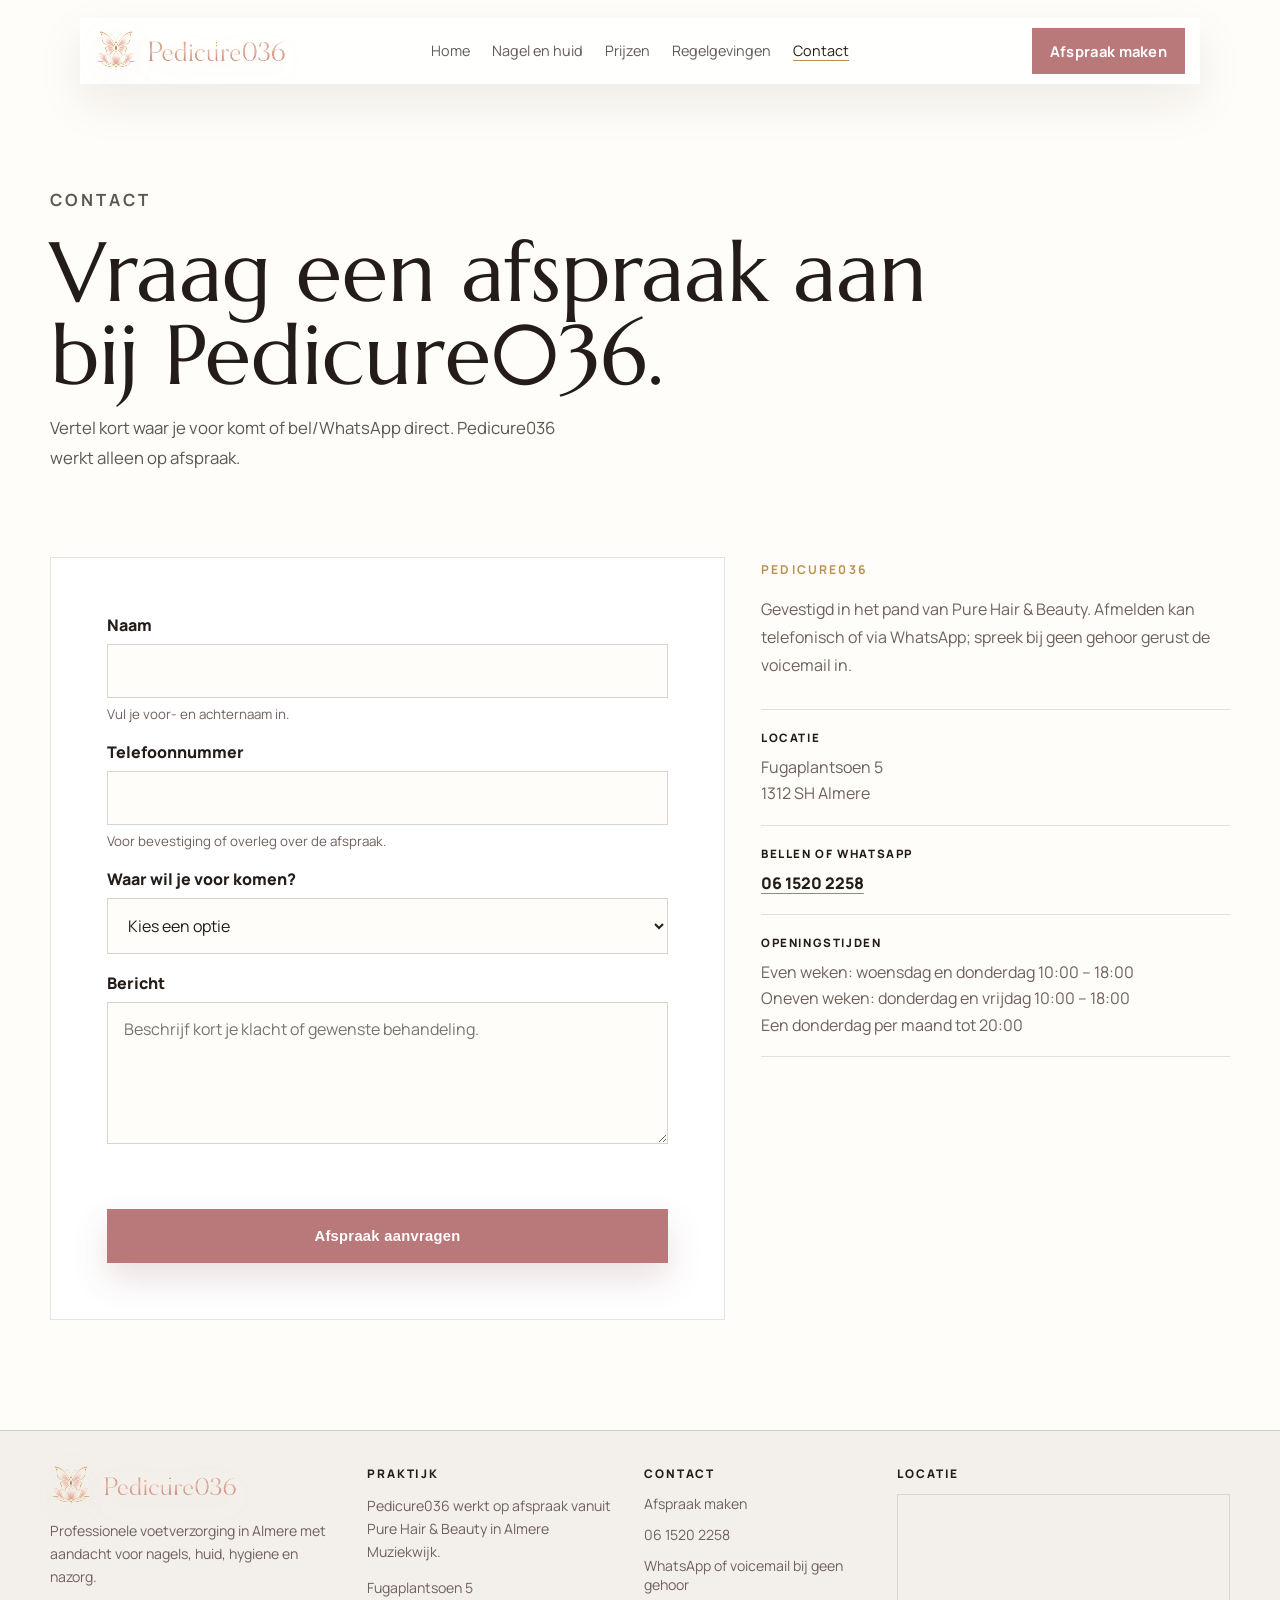
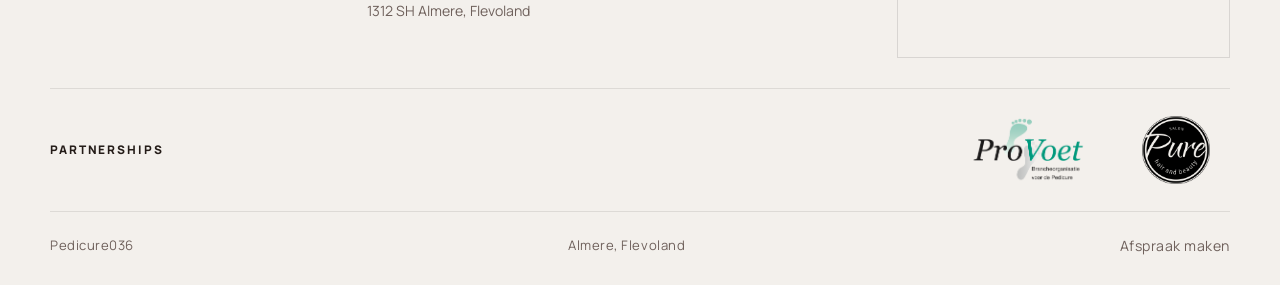
==== contact.html @ c25f2a3f "Sync website from Vercel preview" ====
<!doctype html>
<html lang="nl">
  <head>
    <meta charset="utf-8">
    <meta name="viewport" content="width=device-width, initial-scale=1">
    <title>Contact en afspraak maken | Pedicure036</title>
    <meta name="description" content="Neem contact op met Pedicure036 in Almere of vraag direct een afspraak aan voor professionele pedicurezorg.">
    <meta name="robots" content="index, follow">
    <link rel="canonical" href="https://pedicure036.nl/contact">
    <link rel="preconnect" href="https://fonts.googleapis.com">
    <link rel="preconnect" href="https://fonts.gstatic.com" crossorigin>
    <link href="https://fonts.googleapis.com/css2?family=Manrope:wght@400;500;600;700&family=Marcellus&display=swap" rel="stylesheet">
    <link rel="stylesheet" href="assets/styles.css">
  </head>
  <body data-page="contact">
    <header class="site-header" data-header>
      <a class="brand" href="index.html"><img class="brand-mark" src="assets/pedicure036-mark.png" alt="" aria-hidden="true"><img class="brand-wordmark" src="assets/pedicure036-wordmark.png" alt="Pedicure036"></a>
      <button class="nav-toggle" type="button" aria-label="Menu openen" aria-expanded="false" data-nav-toggle><span></span><span></span></button>
      <nav class="site-nav" aria-label="Hoofdnavigatie" data-nav>
        <a href="index.html">Home</a>
        <a href="nagel-en-huid.html">Nagel en huid</a>
        <a href="prijzen.html">Prijzen</a>
        <a href="regelgevingen.html">Regelgevingen</a>
        <a href="contact.html" aria-current="page">Contact</a>
      </nav>
      <a class="header-cta" href="#afspraak">Afspraak maken</a>
    </header>

    <main>
      <section class="page-hero section-shell reveal">
        <p class="eyebrow">Contact</p>
        <h1>Vraag een afspraak aan bij Pedicure036.</h1>
        <p>Vertel kort waar je voor komt of bel/WhatsApp direct. Pedicure036 werkt alleen op afspraak.</p>
      </section>

      <section class="section-shell contact-layout" id="afspraak">
        <form class="contact-form reveal" data-contact-form>
          <div>
            <label for="naam">Naam</label>
            <input id="naam" name="naam" type="text" autocomplete="name" required>
            <small>Vul je voor- en achternaam in.</small>
          </div>
          <div>
            <label for="telefoon">Telefoonnummer</label>
            <input id="telefoon" name="telefoon" type="tel" autocomplete="tel" required>
            <small>Voor bevestiging of overleg over de afspraak.</small>
          </div>
          <div>
            <label for="behandeling">Waar wil je voor komen?</label>
            <select id="behandeling" name="behandeling" required>
              <option value="">Kies een optie</option>
              <option>Pedicure036 basis pakket</option>
              <option>Pedicure036 kort</option>
              <option>Pedicure036 + pakket</option>
              <option>Ik twijfel nog</option>
            </select>
          </div>
          <div>
            <label for="bericht">Bericht</label>
            <textarea id="bericht" name="bericht" rows="5" placeholder="Beschrijf kort je klacht of gewenste behandeling."></textarea>
          </div>
          <p class="form-status" data-form-status aria-live="polite"></p>
          <button class="button primary magnetic" type="submit">Afspraak aanvragen</button>
        </form>

        <aside class="contact-card reveal">
          <span class="tiny-label">Pedicure036</span>
          <p>Gevestigd in het pand van Pure Hair & Beauty. Afmelden kan telefonisch of via WhatsApp; spreek bij geen gehoor gerust de voicemail in.</p>
          <div class="contact-details" aria-label="Contactgegevens en openingstijden">
            <div class="contact-detail">
              <span class="detail-label">Locatie</span>
              <span>Fugaplantsoen 5<br>1312 SH Almere</span>
            </div>
            <div class="contact-detail">
              <span class="detail-label">Bellen of WhatsApp</span>
              <a href="tel:+31615202258">06 1520 2258</a>
            </div>
            <div class="contact-detail">
              <span class="detail-label">Openingstijden</span>
              <span>Even weken: woensdag en donderdag 10:00 – 18:00<br>Oneven weken: donderdag en vrijdag 10:00 – 18:00<br>Een donderdag per maand tot 20:00</span>
            </div>
          </div>
        </aside>
      </section>
    </main>

    <footer class="site-footer">
      <div class="footer-main">
        <section class="footer-column footer-brand">
          <a class="footer-logo-lockup" href="index.html" aria-label="Pedicure036 home">
            <img class="footer-mark" src="assets/pedicure036-mark.png" alt="" aria-hidden="true">
            <img class="footer-wordmark" src="assets/pedicure036-wordmark.png" alt="Pedicure036">
          </a>
          <p>Professionele voetverzorging in Almere met aandacht voor nagels, huid, hygiene en nazorg.</p>
        </section>
        <section class="footer-column"><span class="footer-title">Praktijk</span><p>Pedicure036 werkt op afspraak vanuit Pure Hair & Beauty in Almere Muziekwijk.</p><p>Fugaplantsoen 5<br>1312 SH Almere, Flevoland</p></section>
        <section class="footer-column footer-contact"><span class="footer-title">Contact</span><a href="contact.html#afspraak">Afspraak maken</a><a href="tel:+31615202258">06 1520 2258</a><a href="tel:+31615202258">WhatsApp of voicemail bij geen gehoor</a></section>
        <section class="footer-column footer-map"><span class="footer-title">Locatie</span><iframe title="Google Maps locatie Pure Hair & Beauty" src="https://www.google.com/maps?q=Fugaplantsoen%205%2C%201312%20SH%20Almere&output=embed" loading="lazy" referrerpolicy="no-referrer-when-downgrade"></iframe></section>
      </div>
      <div class="footer-partners"><span class="footer-title">Partnerships</span><div class="partner-logos"><a href="https://www.provoet.nl/" target="_blank" rel="noopener" aria-label="ProVoet"><img src="assets/provoet-logo.png" alt="ProVoet"></a><a href="https://www.purehairandbeauty.nl/" target="_blank" rel="noopener" aria-label="Pure Hair and Beauty"><img src="assets/pure-hair-beauty-logo.png" alt="Pure Hair and Beauty"></a></div></div>
      <div class="footer-bottom"><span>Pedicure036</span><span>Almere, Flevoland</span><a href="contact.html#afspraak">Afspraak maken</a></div>
    </footer>
    <script src="assets/main.js" defer></script>
  </body>
</html>
---- assets/styles.css ----
:root {
  --ink: #2d251f;
  --muted: #77675c;
  --soft: #f8f0e6;
  --warm: #fffaf2;
  --sand: #d8b99c;
  --sand-deep: #b99475;
  --rose: #a86f5e;
  --gold: #c8a45d;
  --cream: #fff4df;
  --line: rgba(80, 62, 48, .16);
  --shadow: 0 26px 70px rgba(91, 67, 49, .14);
  --display: "Avenir Next", "Segoe UI", system-ui, sans-serif;
  --body: "Helvetica Neue", Arial, system-ui, sans-serif;
}

* { box-sizing: border-box; }

html {
  scroll-behavior: smooth;
}

body {
  margin: 0;
  background:
    radial-gradient(circle at 82% 8%, rgba(200, 164, 93, .16), transparent 28rem),
    linear-gradient(135deg, var(--warm), var(--soft) 48%, #f4e4d4);
  color: var(--ink);
  font-family: var(--body);
  min-height: 100dvh;
}

body::before {
  content: "";
  position: fixed;
  inset: 0;
  pointer-events: none;
  background-image: linear-gradient(rgba(45, 37, 31, .035) 1px, transparent 1px), linear-gradient(90deg, rgba(45, 37, 31, .025) 1px, transparent 1px);
  background-size: 56px 56px;
  mask-image: linear-gradient(to bottom, rgba(0, 0, 0, .7), transparent 72%);
}

a { color: inherit; text-decoration: none; }

p {
  color: var(--muted);
  line-height: 1.75;
}

.skip-link {
  position: absolute;
  left: 1rem;
  top: -4rem;
  background: var(--ink);
  color: var(--warm);
  padding: .8rem 1rem;
  z-index: 20;
}

.skip-link:focus { top: 1rem; }

.site-header {
  position: sticky;
  top: 0;
  z-index: 10;
  width: min(1180px, calc(100% - 32px));
  margin: 16px auto 0;
  min-height: 70px;
  display: grid;
  grid-template-columns: 1fr auto 1fr;
  align-items: center;
  gap: 22px;
  padding: 12px 14px;
  border: 1px solid rgba(255, 255, 255, .58);
  border-radius: 999px;
  background: rgba(255, 250, 242, .76);
  box-shadow: 0 18px 50px rgba(75, 55, 39, .1), inset 0 1px 0 rgba(255,255,255,.72);
  backdrop-filter: blur(18px);
}

.site-header.is-scrolled {
  background: rgba(255, 250, 242, .92);
}

.brand,
.site-nav,
.site-footer nav,
.hero-actions,
.quality-strip,
.contact-lines {
  display: flex;
  align-items: center;
}

.brand {
  gap: 8px;
  font-family: var(--display);
  font-weight: 700;
  letter-spacing: 0;
}

.brand-mark {
  display: grid;
  place-items: center;
  width: 42px;
  height: 42px;
  border-radius: 50%;
  background: linear-gradient(145deg, var(--rose), #cda084);
  color: var(--warm);
  font-size: .78rem;
  box-shadow: inset 0 1px 0 rgba(255,255,255,.35);
}

.brand-wordmark {
  display: block;
  width: clamp(118px, 11vw, 158px);
  height: 34px;
  object-fit: contain;
  object-position: left center;
}

.site-nav {
  justify-content: center;
  gap: 8px;
  font-size: .92rem;
}

.site-nav a {
  padding: 12px 14px;
  border-radius: 999px;
  color: var(--muted);
  transition: background .25s ease, color .25s ease, transform .25s ease;
}

.site-nav a:hover,
.site-nav a[aria-current="page"] {
  background: rgba(216, 185, 156, .28);
  color: var(--ink);
}

.header-cta {
  justify-self: end;
  padding: 13px 18px;
  border-radius: 999px;
  background: var(--ink);
  color: var(--warm);
  font-size: .92rem;
  font-weight: 700;
  box-shadow: 0 12px 24px rgba(45, 37, 31, .18);
}

.nav-toggle { display: none; }

.section-shell {
  width: min(1180px, calc(100% - 32px));
  margin: 0 auto;
}

.hero {
  min-height: calc(100dvh - 96px);
  display: grid;
  grid-template-columns: minmax(0, .98fr) minmax(320px, .82fr);
  gap: 56px;
  align-items: center;
  padding: 72px 0 80px;
}

.eyebrow,
.tiny-label,
.section-kicker {
  color: var(--rose);
  font-size: .78rem;
  text-transform: uppercase;
  letter-spacing: .14em;
  font-weight: 800;
}

h1,
h2,
h3 {
  font-family: var(--display);
  letter-spacing: 0;
  line-height: .98;
  margin: 0;
}

h1 {
  max-width: 780px;
  font-size: clamp(3.7rem, 8.2vw, 7.9rem);
}

h2 {
  font-size: clamp(2.1rem, 4.2vw, 4.8rem);
}

.hero-intro,
.page-hero p {
  max-width: 620px;
  font-size: 1.15rem;
}

.hero-actions {
  gap: 14px;
  margin-top: 34px;
  flex-wrap: wrap;
}

.button {
  position: relative;
  display: inline-flex;
  align-items: center;
  justify-content: center;
  min-height: 52px;
  padding: 0 22px;
  border: 1px solid transparent;
  border-radius: 999px;
  font-weight: 800;
  transition: transform .25s ease, box-shadow .25s ease, background .25s ease;
  overflow: hidden;
}

.button:active { transform: scale(.98); }

.button.primary {
  background: var(--rose);
  color: var(--warm);
  box-shadow: 0 16px 32px rgba(168, 111, 94, .24);
}

.button.primary.light {
  background: var(--cream);
  color: var(--ink);
}

.button.secondary {
  border-color: var(--line);
  color: var(--ink);
  background: rgba(255, 255, 255, .34);
}

.hero-visual {
  position: relative;
  min-height: 570px;
  border-radius: 42px;
  background:
    radial-gradient(circle at 54% 38%, rgba(255, 244, 223, .96), transparent 11rem),
    linear-gradient(155deg, rgba(216,185,156,.72), rgba(168,111,94,.22)),
    url("data:image/svg+xml,%3Csvg xmlns='http://www.w3.org/2000/svg' width='720' height='900' viewBox='0 0 720 900'%3E%3Cpath d='M350 80c88 85 78 212-12 284-77 61-56 198 56 252 65 31 113 74 99 132-18 72-128 101-248 63C103 766 27 657 67 538c31-91 134-99 156-185 19-73-58-137-15-214 29-52 95-86 142-59Z' fill='%23fff6ea'/%3E%3Cpath d='M448 162c81 42 123 136 96 224-37 119-159 102-201 203-29 68 15 125 81 155' fill='none' stroke='%23a86f5e' stroke-opacity='.28' stroke-width='28' stroke-linecap='round'/%3E%3Cpath d='M250 230c43-43 105-54 160-27M192 470c44 35 99 48 165 39M256 690c65 17 128 7 188-31' stroke='%23c8a45d' stroke-opacity='.35' stroke-width='7' stroke-linecap='round'/%3E%3C/svg%3E");
  background-size: cover;
  box-shadow: var(--shadow), inset 0 1px 0 rgba(255,255,255,.62);
  overflow: hidden;
}

.hero-visual::after {
  content: "";
  position: absolute;
  inset: 18px;
  border: 1px solid rgba(255, 250, 242, .62);
  border-radius: 32px;
}

.visual-card {
  position: absolute;
  background: rgba(255, 250, 242, .74);
  border: 1px solid rgba(255,255,255,.58);
  backdrop-filter: blur(16px);
  box-shadow: 0 18px 42px rgba(72, 50, 34, .12);
}

.visual-main {
  left: 34px;
  bottom: 36px;
  width: min(390px, calc(100% - 68px));
  padding: 26px;
  border-radius: 28px;
}

.visual-main strong {
  display: block;
  margin-top: 14px;
  font-family: var(--display);
  font-size: 2rem;
  line-height: 1.08;
}

.visual-note {
  right: 28px;
  top: 56px;
  display: grid;
  gap: 6px;
  padding: 18px 20px;
  border-radius: 999px;
}

.visual-note span {
  color: var(--muted);
  font-size: .78rem;
}

.treatment-orbit {
  position: absolute;
  top: 45%;
  right: 24px;
  display: grid;
  gap: 12px;
}

.treatment-orbit span {
  padding: 10px 13px;
  border-radius: 999px;
  background: rgba(45, 37, 31, .82);
  color: var(--warm);
  font-size: .82rem;
  animation: float 5s ease-in-out infinite;
}

.treatment-orbit span:nth-child(2) { animation-delay: .8s; }
.treatment-orbit span:nth-child(3) { animation-delay: 1.6s; }

.intro-grid {
  display: grid;
  grid-template-columns: .5fr 1fr;
  gap: 36px;
  padding: 96px 0;
}

.intro-text p {
  max-width: 690px;
  font-size: 1.08rem;
}

.quality-strip {
  grid-column: 2;
  gap: 10px;
  flex-wrap: wrap;
}

.quality-strip span,
.contact-lines span {
  border: 1px solid var(--line);
  border-radius: 999px;
  padding: 12px 16px;
  color: var(--muted);
  background: rgba(255,255,255,.34);
}

.care-intro {
  display: grid;
  grid-template-columns: minmax(280px, .86fr) minmax(0, 1.14fr);
  gap: clamp(36px, 7vw, 108px);
  align-items: center;
  padding: 76px 0 122px;
}

.care-intro-image {
  position: relative;
  min-height: 530px;
  overflow: hidden;
  border-radius: 170px 170px 24px 24px;
  background: var(--sand);
}

.care-intro-image::after {
  content: "";
  position: absolute;
  inset: 0;
  background: linear-gradient(180deg, transparent 58%, rgba(45,37,31,.22));
  pointer-events: none;
}

.care-intro-image img {
  width: 100%;
  height: 100%;
  min-height: 530px;
  display: block;
  object-fit: cover;
  object-position: center;
  transition: transform .7s cubic-bezier(.16,1,.3,1);
}

.care-intro-image:hover img { transform: scale(1.035); }

.care-intro-badge {
  position: absolute;
  z-index: 1;
  left: 24px;
  bottom: 24px;
  padding: 12px 16px;
  border-radius: 999px;
  background: rgba(255,250,242,.9);
  color: var(--ink);
  font-size: .8rem;
  font-weight: 800;
  letter-spacing: .04em;
}

.care-intro-content { padding: 18px 0; }
.care-intro-content h2 { max-width: 610px; margin-top: 18px; }
.care-intro-lead { max-width: 570px; margin-top: 26px; font-size: 1.08rem; }
.care-points { margin-top: 34px; border-top: 1px solid rgba(80,62,48,.18); }
.care-point { display: grid; grid-template-columns: 42px 1fr; gap: 14px; padding: 18px 0; border-bottom: 1px solid rgba(80,62,48,.18); }
.care-point > span { color: var(--rose); font-size: .78rem; font-weight: 900; letter-spacing: .08em; padding-top: 3px; }
.care-point strong, .care-point small { display: block; }
.care-point strong { font-family: var(--display); font-size: 1.35rem; font-weight: 500; }
.care-point small { color: var(--muted); margin-top: 4px; }
.care-intro-content .text-link { gap: 10px; align-items: center; margin-top: 26px; }
.care-intro-content .text-link span { transition: transform .25s ease; }
.care-intro-content .text-link:hover span { transform: translateX(5px); }

.service-preview {
  display: grid;
  grid-template-columns: .9fr 1fr;
  gap: 34px;
  padding: 30px 0 110px;
}

.service-panel,
.rules-note,
.contact-card {
  border: 1px solid rgba(255,255,255,.58);
  border-radius: 34px;
  padding: clamp(28px, 4vw, 48px);
  background: rgba(255,250,242,.58);
  box-shadow: var(--shadow);
}

.rules-note > p {
  max-width: 100%;
  margin: 18px 0 0;
  font-family: var(--display);
  font-size: clamp(1.05rem, 2.1vw, 2.4rem);
  line-height: 1.02;
  letter-spacing: -.03em;
}

.text-link {
  display: inline-flex;
  margin-top: 14px;
  color: var(--rose);
  font-weight: 800;
}

.service-list {
  display: grid;
  gap: 12px;
}

.service-item {
  width: 100%;
  display: grid;
  grid-template-columns: 56px 1fr;
  gap: 12px;
  text-align: left;
  border: 1px solid var(--line);
  border-radius: 24px;
  padding: 20px;
  background: rgba(255,255,255,.36);
  color: var(--ink);
  cursor: pointer;
  transition: transform .25s ease, background .25s ease, border-color .25s ease;
}

.service-item:hover,
.service-item.is-active {
  transform: translateY(-3px);
  background: rgba(255, 244, 223, .82);
  border-color: rgba(168,111,94,.32);
}

.service-item span {
  color: var(--gold);
  font-weight: 800;
}

.service-item strong {
  display: block;
  font-family: var(--display);
  font-size: 1.25rem;
}

.service-item small {
  grid-column: 2;
  color: var(--muted);
  font-size: .95rem;
}

.appointment-band {
  background: var(--ink);
  color: var(--warm);
}

.appointment-inner {
  min-height: 390px;
  display: grid;
  grid-template-columns: 1fr auto;
  gap: 28px;
  align-items: center;
  padding: 72px 0;
}

.appointment-inner h2 {
  max-width: 820px;
}

.appointment-inner .eyebrow { color: var(--sand); }

.page-hero {
  padding: 104px 0 48px;
}

.page-hero h1 {
  max-width: 920px;
  font-size: clamp(3.4rem, 7.2vw, 7rem);
}

.care-studio {
  display: grid;
  grid-template-columns: minmax(250px, .46fr) minmax(0, 1fr);
  gap: clamp(18px, 3vw, 34px);
  padding: 34px 0 92px;
}

.care-menu {
  display: grid;
  align-content: start;
  border-top: 1px solid rgba(80, 62, 48, .18);
}

.care-tab {
  width: 100%;
  display: grid;
  grid-template-columns: 42px 1fr;
  gap: 4px 16px;
  align-items: start;
  border: 0;
  border-bottom: 1px solid rgba(80, 62, 48, .18);
  padding: 24px 0;
  background: transparent;
  color: var(--ink);
  text-align: left;
  cursor: pointer;
}

.care-tab span {
  grid-row: span 2;
  color: var(--rose);
  font-size: .82rem;
  font-weight: 900;
  letter-spacing: .08em;
}

.care-tab strong {
  font-family: var(--display);
  font-size: clamp(1.35rem, 2.1vw, 2rem);
  font-weight: 500;
}

.care-tab small {
  color: var(--muted);
  font: 600 .86rem/1.45 var(--body);
}

.care-tab,
.care-tab small,
.care-tab strong {
  transition: color .3s ease, opacity .3s ease;
}

.care-tab:hover strong,
.care-tab:focus-visible strong,
.care-tab.is-active strong {
  color: var(--rose);
}

.care-tab.is-active small {
  color: var(--ink);
}

.care-panel {
  position: relative;
  min-height: 510px;
  display: flex;
  flex-direction: column;
  justify-content: flex-end;
  border: 1px solid rgba(80, 62, 48, .16);
  padding: clamp(28px, 5vw, 64px);
  background:
    linear-gradient(180deg, rgba(255, 250, 242, .3), rgba(255, 250, 242, .86)),
    url("pedicure036-hero.jpg") center / cover;
  box-shadow: 0 24px 70px rgba(91, 67, 49, .13);
  isolation: isolate;
  overflow: hidden;
}

.care-panel::before {
  content: "";
  position: absolute;
  inset: 0;
  z-index: -1;
  background: linear-gradient(90deg, rgba(255, 250, 242, .94) 0%, rgba(255, 250, 242, .82) 48%, rgba(255, 250, 242, .28) 100%);
}

.care-panel::after {
  content: "";
  position: absolute;
  left: clamp(28px, 5vw, 64px);
  right: clamp(28px, 5vw, 64px);
  top: clamp(28px, 5vw, 64px);
  height: 1px;
  background: rgba(80, 62, 48, .2);
}

.care-panel-header span {
  display: block;
  margin-bottom: 14px;
  color: var(--rose);
  font-size: .78rem;
  font-weight: 900;
  letter-spacing: .18em;
  text-transform: uppercase;
}

.care-panel h2 {
  max-width: 560px;
  margin: 0;
  font-size: clamp(2.6rem, 5vw, 5.2rem);
  line-height: .98;
  text-wrap: balance;
}

.care-panel p {
  max-width: 620px;
  margin: 28px 0 0;
  color: #4f4036;
  font-size: clamp(1rem, 1.4vw, 1.18rem);
}

.care-lines {
  display: grid;
  grid-template-columns: repeat(2, minmax(0, 1fr));
  gap: 0 28px;
  max-width: 720px;
  margin-top: 38px;
  border-top: 1px solid rgba(80, 62, 48, .18);
}

.care-lines span {
  border-bottom: 1px solid rgba(80, 62, 48, .18);
  padding: 16px 0;
  color: var(--ink);
  font-weight: 700;
}

.care-cta {
  width: fit-content;
  margin-top: 34px;
  border-bottom: 1px solid currentColor;
  color: var(--rose);
  font-weight: 900;
}

.split-intro {
  max-width: 420px;
  margin-top: 24px;
}

.process-section {
  align-items: end;
}

.process-section.split-detail {
  grid-template-columns: .72fr 1.28fr;
  gap: clamp(42px, 6vw, 96px);
}

.split-detail,
.rules-layout,
.contact-layout {
  display: grid;
  grid-template-columns: 1.18fr .82fr;
  gap: 36px;
  padding: 20px 0 110px;
}

body[data-page="regels"] .rules-layout {
  padding-top: 118px;
}

.rules-list {
  display: grid;
  gap: 16px;
}

.rule-item {
  padding: 28px 30px;
  border: 1px solid var(--line);
  border-radius: 22px;
  background: rgba(255,255,255,.48);
}

.rule-item h3 {
  margin: 0 0 12px;
  font-family: var(--display);
  font-size: clamp(1.35rem, 2vw, 1.8rem);
}

.rule-item p { max-width: 62ch; margin: 0; line-height: 1.7; }

body[data-page="regels"] .rules-layout { grid-template-columns: 1fr; gap: 54px; }
body[data-page="regels"] .rules-intro { max-width: 680px; }
body[data-page="regels"] .rules-intro h2 { margin: 12px 0 10px; font-size: clamp(2.4rem, 5vw, 4.8rem); line-height: .98; }
body[data-page="regels"] .rule-item { padding: 0 0 26px; border: 0; border-bottom: 1px solid var(--line); border-radius: 0; background: transparent; }
body[data-page="regels"] .rule-item + .rule-item { padding-top: 26px; }

.pricing-grid {
  display: grid;
  grid-template-columns: repeat(4, minmax(0, 1fr));
  gap: 16px;
  padding: 30px 0 72px;
}

.price-card {
  min-height: 520px;
  display: flex;
  flex-direction: column;
  border: 1px solid var(--line);
  border-radius: 32px;
  padding: clamp(26px, 3vw, 36px);
  background: rgba(255,255,255,.42);
  box-shadow: var(--shadow);
}

.price-card h2 {
  margin-top: 8px;
  max-width: 100%;
  font-size: clamp(1.55rem, 2.15vw, 2.25rem);
  line-height: 1.05;
  text-wrap: balance;
  white-space: nowrap;
}

.price {
  margin: 24px 0 8px;
  color: var(--ink);
  font-family: var(--display);
  font-size: clamp(2.7rem, 4vw, 4.4rem);
  line-height: .95;
}

.price-card ul {
  display: grid;
  gap: 12px;
  margin: 24px 0 28px;
  padding: 0;
  list-style: none;
}

.price-card li {
  color: var(--muted);
}

.price-card li::before {
  content: "";
  display: inline-block;
  width: 8px;
  height: 8px;
  margin-right: 10px;
  border-radius: 50%;
  background: var(--gold);
}

.price-card .button,
.price-card .text-link {
  margin-top: auto;
}

.intake-card {
  background: rgba(255, 250, 242, .68);
}

.intake-card .price {
  color: var(--rose);
}

.pricing-grid .price-card:nth-child(3) h2 {
  font-size: clamp(1.3rem, 1.7vw, 1.85rem);
  letter-spacing: -.02em;
}

.featured-price {
  background: linear-gradient(145deg, rgba(255,244,223,.88), rgba(251,240,236,.92));
  border-color: rgba(185, 145, 79, .36);
}

.pricing-notes {
  display: grid;
  grid-template-columns: .72fr 1fr;
  gap: 36px;
  padding: 0 0 110px;
}

.pricing-notes:has(> :only-child) {
  grid-template-columns: 1fr;
}

.price-list {
  display: grid;
  align-self: start;
  border: 1px solid var(--line);
  border-radius: 30px;
  overflow: hidden;
}

.price-list div {
  display: flex;
  align-items: center;
  justify-content: space-between;
  gap: 18px;
  padding: 22px 24px;
  border-bottom: 1px solid var(--line);
  background: rgba(255,255,255,.42);
}

.price-list div:last-child {
  border-bottom: 0;
}

.price-list span {
  color: var(--muted);
}

.price-list strong {
  color: var(--ink);
  font-family: var(--display);
  font-size: 1.6rem;
  font-weight: 400;
  white-space: nowrap;
}

.timeline {
  display: grid;
  grid-template-columns: repeat(4, minmax(0, 1fr));
  border-top: 1px solid rgba(80, 62, 48, .2);
  border-bottom: 1px solid rgba(80, 62, 48, .2);
}

.timeline div {
  position: relative;
  min-height: 270px;
  display: flex;
  flex-direction: column;
  justify-content: flex-start;
  border-right: 1px solid rgba(80, 62, 48, .16);
  padding: 26px 28px 30px;
  transition: background .25s ease;
}

.timeline div > p {
  margin-top: 72px;
}

.timeline div:last-child {
  border-right: 0;
}

.timeline div:hover {
  background: rgba(255, 250, 242, .52);
}

.timeline span {
  color: var(--rose);
  font-family: var(--display);
  font-size: clamp(2rem, 4vw, 4.4rem);
  line-height: .9;
}

.timeline p {
  max-width: 17ch;
  margin: 0;
  line-height: 1.7;
  text-wrap: pretty;
}

.timeline strong {
  display: block;
  margin-bottom: 10px;
  color: var(--ink);
  font-family: var(--display);
  font-size: 1.24rem;
  line-height: 1.35;
  font-weight: 600;
}

.accordion {
  border: 1px solid var(--line);
  border-radius: 30px;
  background: rgba(255,255,255,.38);
  overflow: hidden;
}

.accordion button {
  width: 100%;
  min-height: 74px;
  display: flex;
  align-items: center;
  justify-content: space-between;
  gap: 18px;
  padding: 0 26px;
  border: 0;
  border-top: 1px solid var(--line);
  background: transparent;
  color: var(--ink);
  font-family: var(--display);
  font-size: 1.15rem;
  font-weight: 800;
  cursor: pointer;
}

.accordion button:first-child { border-top: 0; }

.accordion button span {
  width: 22px;
  height: 22px;
  border-radius: 50%;
  border: 1px solid var(--rose);
}

.accordion button[aria-expanded="true"] span {
  background: var(--rose);
}

.accordion-panel {
  padding: 0 26px 24px;
}

.contact-form {
  display: grid;
  gap: 18px;
  padding: clamp(30px, 5vw, 56px);
  border: 1px solid var(--line);
  border-radius: 34px;
  background: rgba(255,255,255,.42);
}

label {
  display: block;
  margin-bottom: 8px;
  color: var(--ink);
  font-weight: 800;
}

input,
select,
textarea {
  width: 100%;
  border: 1px solid rgba(80, 62, 48, .22);
  border-radius: 16px;
  padding: 15px 16px;
  background: rgba(255,250,242,.82);
  color: var(--ink);
  font: inherit;
  outline: none;
}

input:focus,
select:focus,
textarea:focus {
  border-color: var(--rose);
  box-shadow: 0 0 0 4px rgba(168,111,94,.12);
}

form small {
  display: block;
  margin-top: 7px;
  color: var(--muted);
}

.form-status {
  min-height: 24px;
  margin: 0;
  font-weight: 800;
}

.contact-card {
  align-self: start;
  position: sticky;
  top: 120px;
}

.contact-details {
  display: grid;
  gap: 0;
  margin-top: 30px;
  border-top: 1px solid var(--line);
}

.contact-detail {
  display: grid;
  gap: 7px;
  padding: 18px 0;
  border-bottom: 1px solid var(--line);
  color: var(--muted);
  line-height: 1.65;
}

.contact-detail a {
  color: var(--ink);
  font-weight: 800;
  text-decoration: underline;
  text-decoration-color: var(--rose);
  text-underline-offset: 4px;
}

.detail-label {
  color: var(--ink);
  font-size: .72rem;
  font-weight: 800;
  letter-spacing: .14em;
  text-transform: uppercase;
}

.site-footer {
  margin: 0;
  border-top: 1px solid rgba(31, 26, 23, .16);
  background: #f3f0ec;
  color: var(--ink);
}

.footer-main {
  width: min(1180px, calc(100% - 32px));
  margin: 0 auto;
  padding: 34px 0 30px;
  display: grid;
  grid-template-columns: 1.1fr .95fr .86fr 1.25fr;
  gap: 24px;
  align-items: start;
}

.footer-column {
  display: grid;
  gap: 12px;
}

.footer-logo-lockup {
  display: inline-flex;
  align-items: center;
  gap: 10px;
  width: fit-content;
  text-decoration: none;
}

.footer-mark {
  width: 42px;
  height: 42px;
  object-fit: contain;
  filter: drop-shadow(0 10px 18px rgba(185, 145, 79, .16));
}

.footer-wordmark {
  width: 136px;
  max-width: 42vw;
  height: auto;
  object-fit: contain;
  filter: drop-shadow(0 8px 16px rgba(185, 145, 79, .1));
}

.footer-column p {
  margin: 0;
  color: var(--muted);
  font-size: .88rem;
  line-height: 1.65;
}

.footer-title {
  color: var(--ink);
  font-family: var(--body);
  font-size: .74rem;
  font-weight: 800;
  letter-spacing: .16em;
  text-transform: uppercase;
}

.site-footer a {
  text-decoration: none;
  transition: color .2s ease, transform .2s ease;
}

.footer-nav {
  display: grid;
  gap: 8px;
}

.footer-nav a,
.footer-contact a,
.footer-bottom a {
  color: var(--muted);
  font-size: .88rem;
}

.footer-contact {
  align-content: start;
}

.site-footer a:hover {
  color: var(--ink);
  transform: translateX(3px);
}

.footer-map iframe {
  width: 100%;
  height: 164px;
  border: 1px solid rgba(31, 26, 23, .12);
  filter: saturate(.82) contrast(.96);
}

.footer-partners {
  width: min(1180px, calc(100% - 32px));
  margin: 0 auto;
  padding: 22px 0;
  display: flex;
  align-items: center;
  justify-content: space-between;
  gap: 22px;
  border-top: 1px solid rgba(31, 26, 23, .1);
  border-bottom: 1px solid rgba(31, 26, 23, .1);
}

.partner-logos {
  display: flex;
  align-items: center;
  gap: 4px;
  flex-wrap: wrap;
}

.partner-logos a {
  height: 54px;
  min-width: 150px;
  padding: 9px 16px;
  display: inline-flex;
  align-items: center;
  justify-content: center;
  border: 1px solid rgba(31, 26, 23, .12);
  background: #fff;
}

.partner-logos img {
  max-width: 150px;
  max-height: 34px;
  object-fit: contain;
}

.partner-logos a:first-child img {
  max-width: 170px;
  max-height: 68px;
}

.partner-logos a:first-child {
  height: 78px;
  min-width: 180px;
  padding: 0;
  border-color: transparent;
  background: transparent;
}

.partner-logos a:last-child {
  height: 78px;
  min-width: 108px;
  padding: 0;
  border-color: transparent;
  background: transparent;
}

.partner-logos a:last-child img {
  max-width: 92px;
  max-height: 68px;
  filter: brightness(0) saturate(100%);
}

.footer-bottom {
  width: min(1180px, calc(100% - 32px));
  margin: 0 auto;
  display: flex;
  justify-content: space-between;
  gap: 18px;
  flex-wrap: wrap;
  padding: 24px 0 30px;
  color: var(--muted);
  font-size: .82rem;
  letter-spacing: .04em;
}

.reveal {
  opacity: 0;
  transform: translateY(22px);
  transition: opacity .7s cubic-bezier(.16, 1, .3, 1), transform .7s cubic-bezier(.16, 1, .3, 1);
}

.reveal.is-visible {
  opacity: 1;
  transform: translateY(0);
}

@keyframes float {
  0%, 100% { transform: translateY(0); }
  50% { transform: translateY(-12px); }
}

@media (max-width: 860px) {
  .site-header {
    grid-template-columns: 1fr auto;
    border-radius: 28px;
  }

  .nav-toggle {
    display: grid;
    place-items: center;
    width: 46px;
    height: 46px;
    border: 1px solid var(--line);
    border-radius: 50%;
    background: rgba(255,255,255,.48);
  }

  .nav-toggle span {
    width: 18px;
    height: 2px;
    margin: 2px 0;
    background: var(--ink);
  }

  .site-nav {
    grid-column: 1 / -1;
    display: none;
    align-items: stretch;
    flex-direction: column;
    width: 100%;
    padding-top: 8px;
  }

  .site-nav.is-open { display: flex; }

  .header-cta { display: none; }

  .hero,
  .intro-grid,
  .service-preview,
  .appointment-inner,
  .treatment-grid,
  .care-studio,
  .split-detail,
  .rules-layout,
  .contact-layout,
  .pricing-grid,
  .pricing-notes {
    grid-template-columns: 1fr;
  }

  .hero {
    min-height: auto;
    padding-top: 58px;
  }

  h1,
  .page-hero h1 {
    font-size: clamp(3rem, 16vw, 5rem);
  }

  .hero-visual {
    min-height: 470px;
  }

  .quality-strip {
    grid-column: auto;
  }

  .care-panel {
    min-height: 560px;
  }

  .care-lines {
    grid-template-columns: 1fr;
  }

  .timeline {
    grid-template-columns: 1fr;
  }

  .timeline div {
    min-height: 160px;
    border-right: 0;
    border-bottom: 1px solid rgba(80, 62, 48, .16);
  }

  .timeline div > p {
    margin-top: 28px;
  }

  .timeline div:last-child {
    border-bottom: 0;
  }

  .appointment-inner {
    align-items: start;
  }

  .contact-card {
    position: static;
  }

  .footer-main,
  .footer-partners,
  .footer-bottom {
    width: min(100% - 28px, 560px);
  }

  .footer-main {
    grid-template-columns: 1fr;
    gap: 24px;
  }

  .footer-map iframe {
    height: 220px;
  }

  .footer-partners {
    align-items: flex-start;
    flex-direction: column;
  }

  .partner-logos {
    width: 100%;
  }

  .partner-logos a {
    flex: 1 1 180px;
  }

  .footer-bottom {
    justify-content: flex-start;
  }
}

/* Partnerships: keep the mobile footer compact and balanced. */
@media (max-width: 860px) {
  .footer-partners {
    display: grid;
    grid-template-columns: 1fr;
    gap: 14px;
    align-items: start;
    padding: 20px 0 18px;
  }

  .footer-partners > .footer-title {
    margin: 0;
  }

  .partner-logos {
    width: 100%;
    display: grid;
    grid-template-columns: repeat(2, minmax(0, 1fr));
    align-items: center;
    gap: 12px;
  }

  .partner-logos a,
  .partner-logos a:first-child,
  .partner-logos a:last-child {
    width: 100%;
    min-width: 0;
    height: 72px;
    padding: 8px 12px;
    border: 1px solid rgba(31, 26, 23, .1);
    background: rgba(255, 255, 255, .48);
  }

  .partner-logos img,
  .partner-logos a:first-child img,
  .partner-logos a:last-child img {
    max-width: 100%;
    max-height: 50px;
  }
}

@media (prefers-reduced-motion: reduce) {
  *,
  *::before,
  *::after {
    animation-duration: .01ms !important;
    animation-iteration-count: 1 !important;
    scroll-behavior: auto !important;
    transition-duration: .01ms !important;
  }
}

/* Salon redesign override: softer, photo-led, non-tech visual language. */
:root {
  --ink: #241c18;
  --muted: #6f615c;
  --soft: #fff8f4;
  --warm: #fffdf9;
  --sand: #f3e7de;
  --rose: #b97879;
  --rose-deep: #8f5556;
  --gold: #b9914f;
  --cream: #fff7ec;
  --line: rgba(36, 28, 24, .12);
  --shadow: 0 22px 54px rgba(67, 45, 34, .08);
  --display: "Marcellus", Georgia, serif;
  --body: "Manrope", Arial, system-ui, sans-serif;
}

body {
  background: var(--warm);
  font-family: var(--body);
}

body::before {
  display: none;
}

.site-header {
  position: fixed;
  left: 50%;
  top: 18px;
  transform: translateX(-50%);
  width: min(1120px, calc(100% - 36px));
  min-height: 66px;
  margin: 0;
  padding-top: 8px;
  padding-bottom: 8px;
  border-radius: 0;
  border: 1px solid rgba(255,255,255,.72);
  background: rgba(255,255,255,.78);
  box-shadow: 0 18px 48px rgba(36, 28, 24, .08);
  backdrop-filter: blur(20px);
}

.site-header.is-scrolled {
  background: rgba(255,255,255,.94);
}

.brand {
  font-family: var(--body);
  min-width: 0;
  gap: 9px;
}

.brand-mark {
  width: 42px;
  height: 42px;
  border-radius: 0;
  background: transparent;
  font-family: var(--body);
  letter-spacing: .08em;
}

.brand img.brand-mark {
  object-fit: contain;
  background: transparent;
  filter: drop-shadow(0 7px 14px rgba(185, 145, 79, .14));
}

.brand img.brand-wordmark {
  filter: drop-shadow(0 7px 14px rgba(185, 145, 79, .12));
}

.site-nav {
  gap: 22px;
  font-size: .9rem;
}

.site-nav a {
  padding: 0;
  border-radius: 0;
  color: rgba(36, 28, 24, .72);
  border-bottom: 1px solid transparent;
}

.site-nav a:hover,
.site-nav a[aria-current="page"] {
  background: transparent;
  color: var(--ink);
  border-color: var(--gold);
}

.header-cta {
  border-radius: 0;
  background: var(--rose);
  color: #fff;
  box-shadow: none;
  letter-spacing: .02em;
}

.salon-hero {
  position: relative;
  min-height: 100dvh;
  display: grid;
  align-items: end;
  padding: 0;
  overflow: hidden;
}

.hero-image {
  position: absolute;
  inset: 0;
  background-image: url("pedicure036-hero.jpg");
  background-size: cover;
  background-position: center;
  transform: scale(1.01);
}

.hero-shade {
  position: absolute;
  inset: 0;
  background:
    linear-gradient(90deg, rgba(255,253,249,.93) 0%, rgba(255,253,249,.78) 34%, rgba(255,253,249,.16) 72%),
    linear-gradient(0deg, rgba(36,28,24,.16), rgba(36,28,24,0) 44%);
}

.hero-copy {
  position: relative;
  width: min(1120px, calc(100% - 36px));
  margin: 0 auto;
  min-height: 100dvh;
  display: flex;
  flex-direction: column;
  justify-content: flex-end;
  padding: 150px 0 54px;
}

.eyebrow,
.tiny-label,
.section-kicker {
  color: var(--gold);
  font-family: var(--body);
  font-size: .76rem;
  letter-spacing: .18em;
  font-weight: 700;
}

.hero-location {
  display: inline-flex;
  align-items: center;
  gap: 9px;
  width: fit-content;
  margin-bottom: 16px;
  color: var(--gold);
}

.hero-location svg {
  width: 17px;
  height: 17px;
  flex: 0 0 17px;
  fill: none;
  stroke: currentColor;
  stroke-width: 1.9;
  stroke-linecap: round;
  stroke-linejoin: round;
  filter: drop-shadow(0 6px 12px rgba(160, 107, 54, .18));
}

h1,
h2,
h3 {
  font-family: var(--display);
  font-weight: 400;
  letter-spacing: 0;
}

h1 {
  max-width: 680px;
  font-size: clamp(3.4rem, 7.8vw, 7rem);
  line-height: .98;
}

@media (min-width: 861px) {
  .salon-hero h1 {
    max-width: 640px;
    font-size: clamp(3.4rem, 6vw, 5.8rem);
  }
}

h2 {
  font-size: clamp(2.35rem, 4.8vw, 5.4rem);
  line-height: 1.02;
}

.hero-intro,
.page-hero p {
  max-width: 520px;
  color: rgba(36, 28, 24, .74);
  font-size: 1.05rem;
}

.button {
  min-height: 54px;
  border-radius: 0;
  padding: 0 24px;
  font-size: .92rem;
  font-weight: 700;
  letter-spacing: .02em;
}

.button.primary {
  background: var(--rose);
  color: white;
  box-shadow: 0 16px 34px rgba(143, 85, 86, .18);
}

.button.primary:hover {
  background: var(--rose-deep);
}

.button.secondary {
  border-color: rgba(185, 145, 79, .5);
  background: rgba(255,255,255,.54);
  color: var(--ink);
}

.hero-visual,
.visual-card,
.visual-main,
.visual-note,
.treatment-orbit {
  display: none;
}

.intro-grid {
  grid-template-columns: .42fr 1fr;
  padding: 128px 0 98px;
}

.intro-text h2 {
  max-width: 920px;
}

.intro-text p {
  max-width: 620px;
  margin-top: 24px;
}

.quality-strip {
  grid-column: 2;
  gap: 12px;
}

.quality-strip span,
.contact-lines span {
  border-radius: 0;
  border-color: rgba(185, 145, 79, .25);
  background: #fff;
  color: var(--muted);
}

.service-preview {
  grid-template-columns: 1.05fr .95fr;
  gap: 72px;
  padding: 0 0 128px;
  align-items: start;
}

.editorial-block::before {
  content: "";
  display: block;
  min-height: 560px;
  background:
    linear-gradient(rgba(255,255,255,.12), rgba(255,255,255,.18)),
    url("pedicure036-hero.jpg");
  background-size: cover;
  background-position: 62% center;
  box-shadow: var(--shadow);
}

.service-panel,
.rules-note,
.contact-card {
  border: 0;
  border-radius: 0;
  padding: 0;
  background: transparent;
  box-shadow: none;
}

.service-panel {
  grid-column: 2;
  grid-row: 1;
  padding-top: 24px;
}

.service-list {
  grid-column: 2;
  display: grid;
  gap: 0;
  border-top: 1px solid var(--line);
}

.service-item {
  display: grid;
  grid-template-columns: 42px 1fr;
  gap: 12px;
  border: 0;
  border-bottom: 1px solid var(--line);
  border-radius: 0;
  padding: 22px 0;
  background: transparent;
  cursor: default;
}

.service-item:hover,
.service-item.is-active {
  transform: none;
  background: transparent;
  border-color: var(--line);
}

.service-item span {
  color: var(--gold);
}

.service-item strong {
  font-family: var(--display);
  font-weight: 400;
  font-size: 1.45rem;
}

.service-item small {
  color: var(--muted);
}

.text-link {
  color: var(--rose-deep);
}

.appointment-band {
  background: #fbf0ec;
  color: var(--ink);
}

/* Behandelingen: editorial menu zonder beeld */
.service-preview.editorial-block {
  position: relative;
  display: grid;
  grid-template-columns: .72fr 1.28fr;
  gap: clamp(42px, 8vw, 112px);
  padding: clamp(74px, 10vw, 132px) 0;
  border-top: 1px solid var(--line);
}

.service-preview.editorial-block::before { display: none; }
.service-preview.editorial-block .service-panel,
.service-preview.editorial-block .service-list { grid-column: auto; grid-row: auto; }
.service-preview.editorial-block .service-panel { padding-top: 0; }
.service-preview.editorial-block .service-panel h2 { max-width: 420px; margin-top: 16px; }
.service-preview.editorial-block .service-panel > p:not(.eyebrow) { max-width: 390px; margin-top: 24px; }
.service-preview.editorial-block .service-list { align-self: center; border-top: 1px solid var(--line); }
.service-preview.editorial-block .service-item {
  grid-template-columns: 54px 1fr auto;
  align-items: center;
  gap: 18px;
  min-height: 92px;
  padding: 22px 8px;
  transition: padding .25s ease, background .25s ease, color .25s ease;
}
.service-preview.editorial-block .service-item:hover { padding-left: 18px; padding-right: 18px; background: rgba(255,244,223,.55); }
.service-preview.editorial-block .service-item::after { content: '↗'; color: var(--rose); font-size: 1.25rem; }
.service-preview.editorial-block .service-item span { font-size: .78rem; letter-spacing: .08em; }
.service-preview.editorial-block .service-item strong { font-size: clamp(1.25rem, 2vw, 1.65rem); }
.service-preview.editorial-block .service-item small { grid-column: 2; margin-top: -10px; }

/* Compacte overgang tussen Waarom en Behandelingen */
.intro-grid {
  padding-bottom: 42px;
}

.service-preview.editorial-block {
  padding-top: 48px;
}

@media (max-width: 760px) {
  .intro-grid { padding-bottom: 34px; }
  .service-preview.editorial-block { grid-template-columns: 1fr; gap: 44px; padding: 46px 0 64px; }
  .service-preview.editorial-block .service-item { grid-template-columns: 40px 1fr auto; gap: 10px; }
  .service-preview.editorial-block .service-item small { grid-column: 2 / 4; }
}

.appointment-inner .eyebrow {
  color: var(--gold);
}

.appointment-inner .button.primary.light {
  background: var(--rose);
  color: white;
}

.review-section {
  padding: 54px 0 70px;
  background: linear-gradient(180deg, #fffdf9 0%, #fbf0ec 100%);
  overflow: hidden;
}

.review-proof {
  width: min(1180px, calc(100% - 48px));
  margin: 0 auto;
  display: grid;
  grid-template-columns: minmax(210px, .72fr) 1.8fr;
  gap: clamp(42px, 7vw, 100px);
  align-items: center;
}

.review-score {
  border-right: 1px solid rgba(185, 145, 79, .32);
  padding: 14px clamp(24px, 4vw, 54px) 14px 0;
}

.review-score strong {
  display: block;
  margin: 12px 0 2px;
  color: var(--ink);
  font-family: var(--display);
  font-size: clamp(4.2rem, 8vw, 6.6rem);
  font-weight: 400;
  line-height: .9;
  letter-spacing: -.06em;
}

.review-score > span {
  display: block;
  max-width: 150px;
  margin-top: 12px;
  color: var(--muted);
  font-size: .82rem;
  line-height: 1.45;
}

.review-list {
  display: grid;
  grid-template-columns: repeat(3, minmax(0, 1fr));
  gap: 18px;
  align-items: stretch;
}

.review-list .review-card {
  min-height: 232px;
  align-items: flex-start;
  text-align: left;
  justify-content: flex-start;
  gap: 18px;
  border: 1px solid rgba(185, 145, 79, .28);
  background: rgba(255,255,255,.48);
  padding: 24px 22px 26px;
  scroll-snap-align: none;
  transition: transform .25s ease, background .25s ease, border-color .25s ease;
}

.review-list .review-card:hover { transform: translateY(-4px); background: rgba(255,255,255,.82); border-color: rgba(185, 145, 79, .55); }

.review-list .review-card p {
  margin: 0;
  font-family: var(--body);
  font-size: 1rem;
  line-height: 1.65;
}

.review-list .review-card span { margin-top: auto; font-size: .8rem; }

.review-list .review-card:nth-child(4) { display: none; }

.review-header {
  display: flex;
  align-items: end;
  justify-content: space-between;
  gap: 28px;
  margin-bottom: 42px;
}

.review-header h2 {
  max-width: 560px;
}

.review-lead {
  max-width: 420px;
  margin-top: 18px;
  color: var(--muted);
  font-size: 1rem;
  line-height: 1.7;
}

.review-controls {
  display: flex;
  gap: 10px;
  flex: 0 0 auto;
}

.review-controls button {
  width: 50px;
  height: 50px;
  display: grid;
  place-items: center;
  border: 1px solid rgba(185, 145, 79, .34);
  background: rgba(255,255,255,.72);
  color: var(--ink);
  font: 400 1.8rem/1 var(--display);
  cursor: pointer;
  transition: transform .25s ease, background .25s ease, border-color .25s ease;
}

.review-controls button:hover {
  transform: translateY(-2px);
  background: #fff;
  border-color: rgba(185, 145, 79, .62);
}

.review-carousel {
  width: min(680px, calc(100% - 32px));
  margin: 0 auto;
  display: grid;
  grid-auto-flow: column;
  grid-auto-columns: 100%;
  gap: 24px;
  overflow-x: auto;
  overscroll-behavior-x: contain;
  scroll-snap-type: x mandatory;
  scroll-padding: 1px;
  scrollbar-width: none;
}

.review-carousel::-webkit-scrollbar {
  display: none;
}

.review-card {
  min-height: 360px;
  align-items: center;
  text-align: center;
  border: 0;
  border-top: 1px solid rgba(185, 145, 79, .35);
  border-bottom: 1px solid rgba(185, 145, 79, .35);
  background: transparent;
  display: flex;
  flex-direction: column;
  justify-content: space-between;
  scroll-snap-align: start;
  padding: clamp(32px, 5vw, 58px);
  box-shadow: none;
  transition: opacity .35s ease;
}

.review-card:hover {
  transform: none;
  background: transparent;
}

.review-stars {
  color: var(--gold);
  letter-spacing: .08em;
  font-size: .9rem;
}

.review-card p {
  max-width: 560px;
  margin: 30px 0 34px;
  color: var(--ink);
  font-family: var(--display);
  font-size: clamp(1.5rem, 2.1vw, 2.15rem);
  line-height: 1.18;
}

.review-card span {
  color: var(--muted);
  font-size: .92rem;
}

.review-dots {
  width: min(680px, calc(100% - 32px));
  margin: 24px auto 0;
  display: flex;
  justify-content: center;
  gap: 8px;
}

.review-dots button {
  width: 32px;
  height: 3px;
  border: 0;
  background: rgba(185, 145, 79, .26);
  padding: 0;
  cursor: pointer;
  transition: width .25s ease, background .25s ease;
}

.review-dots button.is-active {
  width: 52px;
  background: var(--rose);
}

.home-pricing {
  display: grid;
  grid-template-columns: .88fr 1fr;
  gap: 76px;
  align-items: center;
  padding: 108px 0;
}

.home-pricing-copy p {
  max-width: 560px;
}

.home-pricing-copy .button {
  margin-top: 18px;
}

.home-price-list {
  border-top: 1px solid var(--line);
}

.home-price-row {
  min-height: 104px;
  display: grid;
  grid-template-columns: 1fr auto;
  align-items: center;
  gap: 18px;
  border-bottom: 1px solid var(--line);
  padding: 20px 0;
  transition: padding .25s ease, color .25s ease;
}

.home-price-row:hover {
  padding-left: 16px;
  color: var(--rose-deep);
}

.home-price-row span {
  color: var(--muted);
  font-weight: 700;
}

.home-price-row .plus-package-label {
  display: inline-flex;
  align-items: center;
  flex-wrap: wrap;
  gap: 12px;
  justify-self: start;
  margin-left: 0;
  text-align: left;
}

.plus-package-label em {
  display: inline-block;
  padding: 7px 11px;
  border: 1px solid rgba(185, 145, 79, .55);
  background: rgba(255, 247, 218, .72);
  color: #9b6d26;
  font-size: .68rem;
  font-style: normal;
  letter-spacing: .08em;
  line-height: 1;
  text-transform: uppercase;
}

.home-price-row strong {
  font-family: var(--display);
  font-size: clamp(2.25rem, 4vw, 4rem);
  font-weight: 400;
}

.home-price-row.is-featured {
  position: relative;
  padding-right: 18px;
  background: linear-gradient(90deg, rgba(255, 247, 218, .58), rgba(255,255,255,0));
}

.home-price-row.is-featured::before {
  content: "";
  position: absolute;
  top: 10px;
  left: -2px;
  width: 23px;
  height: 23px;
  background: var(--rose);
  clip-path: polygon(50% 0, 61% 38%, 100% 50%, 61% 62%, 50% 100%, 39% 62%, 0 50%, 39% 38%);
  transform: rotate(12deg);
  opacity: .9;
}

.plus-package-label {
  flex-direction: column;
  align-items: flex-start;
  gap: 5px;
}

.plus-package-label em {
  padding: 0;
  border: 0;
  background: transparent;
  color: #9b6d26;
  font-size: .62rem;
  letter-spacing: .13em;
}

.home-appointment {
  background:
    linear-gradient(90deg, rgba(36,28,24,.92), rgba(36,28,24,.72)),
    url("pedicure036-hero.jpg");
  background-size: cover;
  background-position: center 62%;
}

.home-appointment .appointment-inner {
  min-height: 470px;
}

.home-appointment h2,
.home-appointment p {
  color: #fffdf9;
}

.home-appointment .eyebrow {
  color: var(--sand);
}

.appointment-actions {
  display: grid;
  justify-items: end;
  gap: 18px;
}

.appointment-actions .text-link {
  margin: 0;
  color: #fffdf9;
}

.page-hero {
  padding-top: 168px;
}

.page-hero h1 {
  font-size: clamp(3rem, 6.6vw, 6.3rem);
}

.pricing-hero {
  padding-bottom: 22px;
}

.pricing-hero h1 {
  max-width: 860px;
}

.pricing-hero p {
  max-width: 560px;
}

.accordion,
.contact-form,
.price-card,
.price-list {
  border-radius: 0;
  background: #fff;
  box-shadow: none;
}

.pricing-grid {
  gap: 22px;
  padding-top: 0;
}

.pricing-grid .reveal,
.pricing-notes .reveal {
  opacity: 1;
  transform: none;
}

.price-card {
  border-color: rgba(185, 145, 79, .22);
}

.featured-price {
  background: #fbf0ec;
  border-color: rgba(185, 145, 79, .42);
}

.pricing-notes {
  align-items: start;
}

.price-list {
  border-color: var(--line);
}

.price-list div {
  background: rgba(255,255,255,.62);
}

input,
select,
textarea {
  border-radius: 0;
  background: #fffdf9;
}

@media (max-width: 860px) {
  .site-header {
    grid-template-columns: 1fr auto;
    border-radius: 0;
  }

  .brand-wordmark {
    width: clamp(118px, 38vw, 158px);
    height: 34px;
  }

  .nav-toggle {
    border-radius: 0;
    background: white;
  }

  .hero-copy {
    min-height: 100dvh;
    padding: 138px 0 34px;
  }

  .pricing-hero {
    padding-top: 132px;
    padding-bottom: 10px;
  }

  .pricing-hero h1 {
    font-size: clamp(2.65rem, 12vw, 4.2rem);
  }

  .hero-shade {
    background:
      linear-gradient(0deg, rgba(255,253,249,.95), rgba(255,253,249,.72) 48%, rgba(255,253,249,.14)),
      linear-gradient(90deg, rgba(255,253,249,.88), rgba(255,253,249,.12));
  }

  .hero-image {
    background-position: 62% center;
  }

  .intro-grid,
  .service-preview,
  .pricing-grid,
  .pricing-notes,
  .home-pricing {
    gap: 28px;
  }

  .quality-strip,
  .service-panel,
  .service-list {
    grid-column: auto;
  }

  .editorial-block::before {
    min-height: 420px;
  }

  .review-section {
    padding: 48px 0 56px;
  }

  .review-proof { width: min(100% - 32px, 620px); grid-template-columns: 1fr; gap: 34px; }
  .review-score { border-right: 0; border-bottom: 1px solid rgba(185, 145, 79, .32); padding: 0 0 28px; }
  .review-score > span { max-width: none; }
  .review-list { grid-template-columns: 1fr; gap: 14px; }
  .review-list .review-card:nth-child(2), .review-list .review-card:nth-child(2):hover { transform: none; }
  .review-list .review-card:nth-child(3) { display: none; }

  .review-header {
    align-items: start;
    flex-direction: column;
  }

  .review-carousel {
    grid-auto-columns: minmax(278px, 86%);
  }

  .review-card {
    min-height: 280px;
  }

  .review-card p {
    font-size: clamp(1.35rem, 7vw, 1.75rem);
  }

  .home-pricing {
    grid-template-columns: 1fr;
    padding: 76px 0;
  }

  .home-price-row {
    min-height: 86px;
  }

  .home-price-row:hover {
    padding-left: 0;
  }

  .home-appointment .appointment-inner {
    min-height: 520px;
    align-items: end;
  }

  .appointment-actions {
    justify-items: start;
  }
}

/* Responsive polish pass: desktop, laptop, tablet and phone. */
img,
svg,
iframe {
  max-width: 100%;
}

body {
  overflow-x: hidden;
}

.site-header,
.section-shell,
.hero-copy,
.review-carousel,
.review-dots,
.footer-main,
.footer-partners,
.footer-bottom {
  max-width: calc(100% - 32px);
}

.site-nav a,
.button,
.header-cta,
.footer-contact a,
.home-price-row,
.price-list div {
  overflow-wrap: anywhere;
}

@media (max-width: 1120px) {
  .site-header {
    width: min(100% - 28px, 980px);
    grid-template-columns: auto minmax(0, 1fr) auto;
    gap: 18px;
  }

  .site-nav {
    gap: 14px;
  }

  .site-nav a {
    font-size: .86rem;
  }

  .header-cta {
    padding-inline: 16px;
  }

  .hero-copy,
  .section-shell,
  .review-carousel,
  .review-dots,
  .footer-main,
  .footer-partners,
  .footer-bottom {
    width: min(100% - 40px, 980px);
  }

  .intro-grid {
    grid-template-columns: .32fr 1fr;
    gap: 30px;
  }

  .service-preview,
  .home-pricing,
  .pricing-notes,
  .split-detail,
  .rules-layout,
  .contact-layout {
    gap: 44px;
  }

  .pricing-grid {
    grid-template-columns: repeat(2, minmax(0, 1fr));
  }

  .pricing-grid .price-card:last-child {
    grid-column: 1 / -1;
    min-height: auto;
  }

  .footer-main {
    grid-template-columns: repeat(2, minmax(0, 1fr));
  }

  .footer-brand,
  .footer-map {
    grid-column: 1 / -1;
  }
}

@media (max-width: 860px) {
  .site-header {
    width: min(100% - 24px, 620px);
    max-width: calc(100% - 24px);
    top: 12px;
    min-height: 62px;
    padding: 8px 10px;
    align-items: center;
  }

  .brand {
    max-width: calc(100vw - 100px);
  }

  .brand-mark {
    width: 38px;
    height: 38px;
    flex: 0 0 38px;
  }

  .brand-wordmark {
    max-width: calc(100vw - 150px);
  }

  .site-nav {
    gap: 0;
    padding: 8px 0 2px;
  }

  .site-nav a {
    min-height: 44px;
    display: flex;
    align-items: center;
    border-bottom: 1px solid var(--line);
    font-size: .96rem;
  }

  .site-nav a:last-child {
    border-bottom: 0;
  }

  .hero-copy,
  .section-shell,
  .review-carousel,
  .review-dots,
  .footer-main,
  .footer-partners,
  .footer-bottom {
    width: min(100% - 32px, 620px);
    max-width: calc(100% - 32px);
  }

  .salon-hero {
    min-height: 92dvh;
  }

  .hero-copy {
    min-height: 92dvh;
    padding: 122px 0 34px;
  }

  h1,
  .page-hero h1 {
    max-width: 100%;
    font-size: clamp(3rem, 12.4vw, 4.6rem);
    line-height: 1;
  }

  h2 {
    font-size: clamp(2.25rem, 9vw, 3.7rem);
    line-height: 1.05;
  }

  .hero-intro,
  .page-hero p,
  .intro-text p,
  .home-pricing-copy p {
    max-width: 100%;
    font-size: 1rem;
  }

  .intro-grid {
    grid-template-columns: 1fr;
    padding: 78px 0 64px;
  }

  .section-kicker {
    margin-bottom: -4px;
  }

  .quality-strip {
    display: grid;
    grid-template-columns: repeat(2, minmax(0, 1fr));
    align-items: stretch;
  }

  .quality-strip span,
  .contact-lines span {
    display: flex;
    align-items: center;
    min-height: 46px;
  }

  .service-preview {
    display: grid;
    grid-template-columns: 1fr;
    padding-bottom: 78px;
  }

  .editorial-block::before {
    width: 100%;
    min-height: clamp(300px, 62vw, 440px);
    grid-column: auto;
  }

  .service-panel,
  .service-list {
    grid-column: auto;
    grid-row: auto;
  }

  .review-header {
    gap: 18px;
  }

  .review-controls button {
    width: 46px;
    height: 46px;
  }

  .appointment-inner {
    grid-template-columns: 1fr;
    min-height: auto;
    padding: 64px 0;
  }

  .home-appointment .appointment-inner {
    min-height: 460px;
  }

  .treatment-grid,
  .care-studio,
  .split-detail,
  .rules-layout,
  .contact-layout,
  .pricing-grid,
  .pricing-notes {
    grid-template-columns: 1fr;
  }

  .pricing-grid .price-card:last-child {
    grid-column: auto;
  }

  .page-hero {
    padding-top: 126px;
  }

  .price-card {
    min-height: auto;
  }

  .price-list div,
  .home-price-row {
    grid-template-columns: minmax(0, 1fr) auto;
  }

@media (max-width: 560px) {
  .site-header {
    width: calc(100% - 24px);
  }

  .brand-mark {
    width: 34px;
    height: 34px;
    flex-basis: 34px;
  }

  .brand-wordmark {
    width: 132px;
    height: 30px;
  }

  .nav-toggle {
    width: 44px;
    height: 44px;
  }

  .hero-copy,
  .section-shell,
  .review-carousel,
  .review-dots,
  .footer-main,
  .footer-partners,
  .footer-bottom {
    width: calc(100% - 28px);
    max-width: calc(100% - 28px);
  }

  .hero-copy {
    padding-top: 112px;
    padding-bottom: 30px;
  }

  h1,
  .page-hero h1 {
    font-size: clamp(2.1rem, 8.7vw, 2.75rem);
    line-height: 1.06;
    overflow-wrap: normal;
  }

  .salon-hero h1 {
    max-width: 300px;
  }

  .salon-hero .hero-intro {
    max-width: 310px;
  }

  h2 {
    font-size: clamp(2rem, 10.4vw, 3rem);
  }

  .eyebrow,
  .tiny-label,
  .section-kicker {
    font-size: .7rem;
    letter-spacing: .16em;
  }

  .hero-actions {
    display: grid;
    grid-template-columns: 1fr;
    gap: 10px;
    width: 100%;
  }

  .button {
    width: 100%;
    min-height: 54px;
    padding-inline: 16px;
  }

  .quality-strip,
  .contact-lines {
    grid-template-columns: 1fr;
  }

  .care-intro {
    grid-template-columns: 1fr;
    gap: 34px;
    padding: 62px 0 86px;
  }

  .care-intro-image,
  .care-intro-image img {
    min-height: 390px;
  }

  .care-intro-image { border-radius: 120px 120px 20px 20px; }
  .care-intro-content { padding: 0; }
  .care-intro-content h2 { font-size: clamp(2rem, 10.4vw, 3rem); }

  .service-item {
    grid-template-columns: 34px 1fr;
    gap: 10px;
  }

  .service-item strong {
    font-size: 1.3rem;
  }

  .review-section {
    padding: 64px 0 54px;
  }

  .review-carousel {
    grid-auto-columns: minmax(248px, 92%);
  }

  .home-pricing {
    padding: 64px 0;
  }

  .home-price-row,
  .price-list div {
    min-height: 78px;
    gap: 12px;
  }

  .home-price-row strong,
  .price-list strong {
    font-size: clamp(1.7rem, 10vw, 2.75rem);
  }

  .care-panel {
    min-height: 500px;
    padding: 24px;
  }

  .care-panel h2 {
    font-size: clamp(2.45rem, 16vw, 4.4rem);
  }

  .care-tab {
    grid-template-columns: 36px 1fr;
    padding: 18px 0;
  }

  .timeline div {
    min-height: 150px;
    padding: 18px 0;
  }

  .accordion button {
    min-height: 64px;
    padding-inline: 18px;
    text-align: left;
  }

  .accordion-panel {
    padding-inline: 18px;
  }

  .contact-form {
    padding: 20px;
  }

  .footer-partners {
    gap: 16px;
  }

  .partner-logos a {
    min-width: 0;
    flex-basis: 100%;
  }
}

/* Mobile header: crisp, minimal menu control aligned to the far right. */
@media (max-width: 860px) {
  .site-header {
    grid-template-columns: minmax(0, 1fr) auto;
  }

  .brand-wordmark,
  .brand-mark {
    filter: none;
    image-rendering: auto;
  }

  .nav-toggle {
    justify-self: end;
    display: flex;
    flex-direction: column;
    align-items: center;
    justify-content: center;
    gap: 5px;
    width: 48px;
    height: 48px;
    padding: 0;
    border: 1px solid rgba(36, 28, 24, .16);
    border-radius: 0;
    background: rgba(255, 255, 255, .92);
    box-shadow: none;
  }

  .nav-toggle span {
    display: block;
    width: 21px;
    height: 1px;
    margin: 0;
    background: var(--ink);
    transform: none;
  }

  .nav-toggle:focus-visible {
    outline: 2px solid var(--rose);
    outline-offset: 3px;
  }
}

@media (max-width: 380px) {
  .brand-wordmark {
    width: 118px;
  }

  h1,
  .page-hero h1 {
    font-size: clamp(2rem, 8.2vw, 2.45rem);
  }

  .salon-hero h1 {
    max-width: 280px;
  }

  .salon-hero .hero-intro {
    max-width: 286px;
  }

  h2 {
    font-size: clamp(1.85rem, 10vw, 2.55rem);
  }

  .hero-copy,
  .section-shell,
  .review-carousel,
  .review-dots,
  .footer-main,
  .footer-partners,
  .footer-bottom {
    width: calc(100% - 24px);
    max-width: calc(100% - 24px);
  }
}
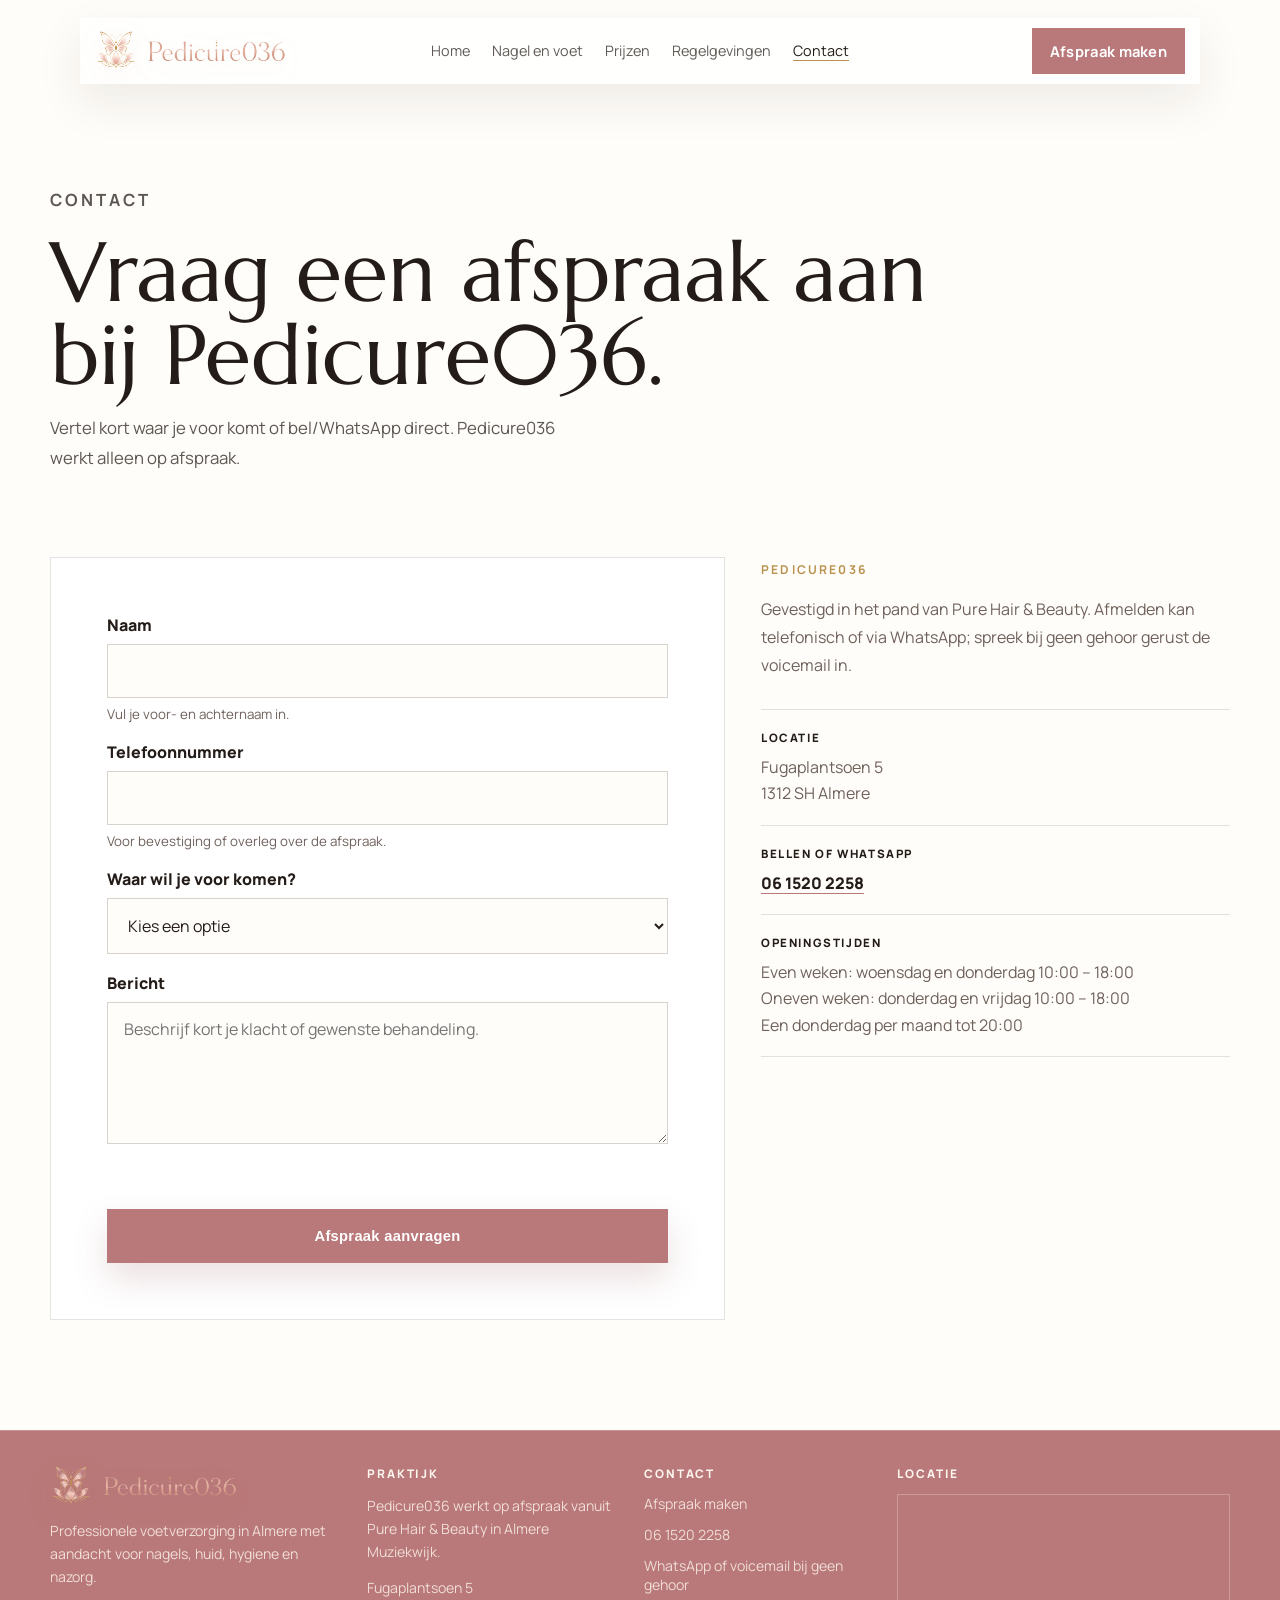
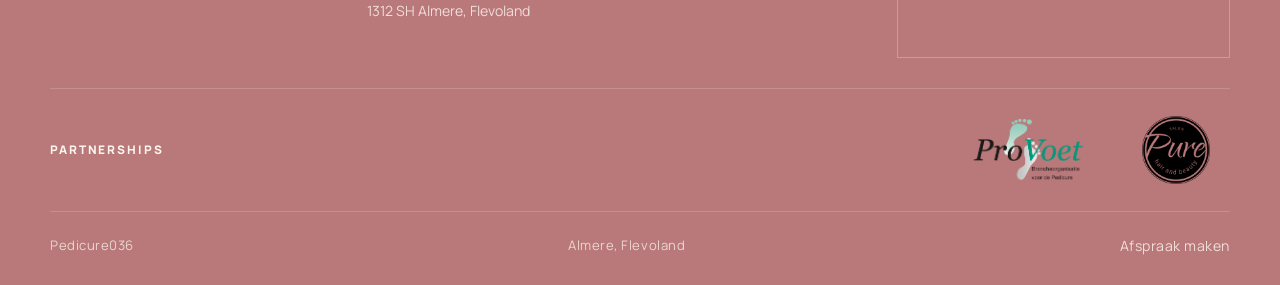
==== commit e8e9740c: "Update pedicure labels and footer color" ====
--- a/contact.html
+++ b/contact.html
@@ -18,7 +18,7 @@
       <button class="nav-toggle" type="button" aria-label="Menu openen" aria-expanded="false" data-nav-toggle><span></span><span></span></button>
       <nav class="site-nav" aria-label="Hoofdnavigatie" data-nav>
         <a href="index.html">Home</a>
-        <a href="nagel-en-huid.html">Nagel en huid</a>
+        <a href="nagel-en-huid.html">Nagel en voet</a>
         <a href="prijzen.html">Prijzen</a>
         <a href="regelgevingen.html">Regelgevingen</a>
         <a href="contact.html" aria-current="page">Contact</a>
--- a/assets/styles.css
+++ b/assets/styles.css
@@ -1021,9 +1021,9 @@
 
 .site-footer {
   margin: 0;
-  border-top: 1px solid rgba(31, 26, 23, .16);
-  background: #f3f0ec;
-  color: var(--ink);
+  border-top: 1px solid rgba(255, 250, 242, .22);
+  background: var(--rose);
+  color: var(--warm);
 }
 
 .footer-main {
@@ -1066,13 +1066,13 @@
 
 .footer-column p {
   margin: 0;
-  color: var(--muted);
+  color: rgba(255, 250, 242, .78);
   font-size: .88rem;
   line-height: 1.65;
 }
 
 .footer-title {
-  color: var(--ink);
+  color: rgba(255, 250, 242, .96);
   font-family: var(--body);
   font-size: .74rem;
   font-weight: 800;
@@ -1093,7 +1093,7 @@
 .footer-nav a,
 .footer-contact a,
 .footer-bottom a {
-  color: var(--muted);
+  color: rgba(255, 250, 242, .78);
   font-size: .88rem;
 }
 
@@ -1102,14 +1102,14 @@
 }
 
 .site-footer a:hover {
-  color: var(--ink);
+  color: var(--warm);
   transform: translateX(3px);
 }
 
 .footer-map iframe {
   width: 100%;
   height: 164px;
-  border: 1px solid rgba(31, 26, 23, .12);
+  border: 1px solid rgba(255, 250, 242, .28);
   filter: saturate(.82) contrast(.96);
 }
 
@@ -1121,8 +1121,8 @@
   align-items: center;
   justify-content: space-between;
   gap: 22px;
-  border-top: 1px solid rgba(31, 26, 23, .1);
-  border-bottom: 1px solid rgba(31, 26, 23, .1);
+  border-top: 1px solid rgba(255, 250, 242, .18);
+  border-bottom: 1px solid rgba(255, 250, 242, .18);
 }
 
 .partner-logos {
@@ -1184,7 +1184,7 @@
   gap: 18px;
   flex-wrap: wrap;
   padding: 24px 0 30px;
-  color: var(--muted);
+  color: rgba(255, 250, 242, .72);
   font-size: .82rem;
   letter-spacing: .04em;
 }
